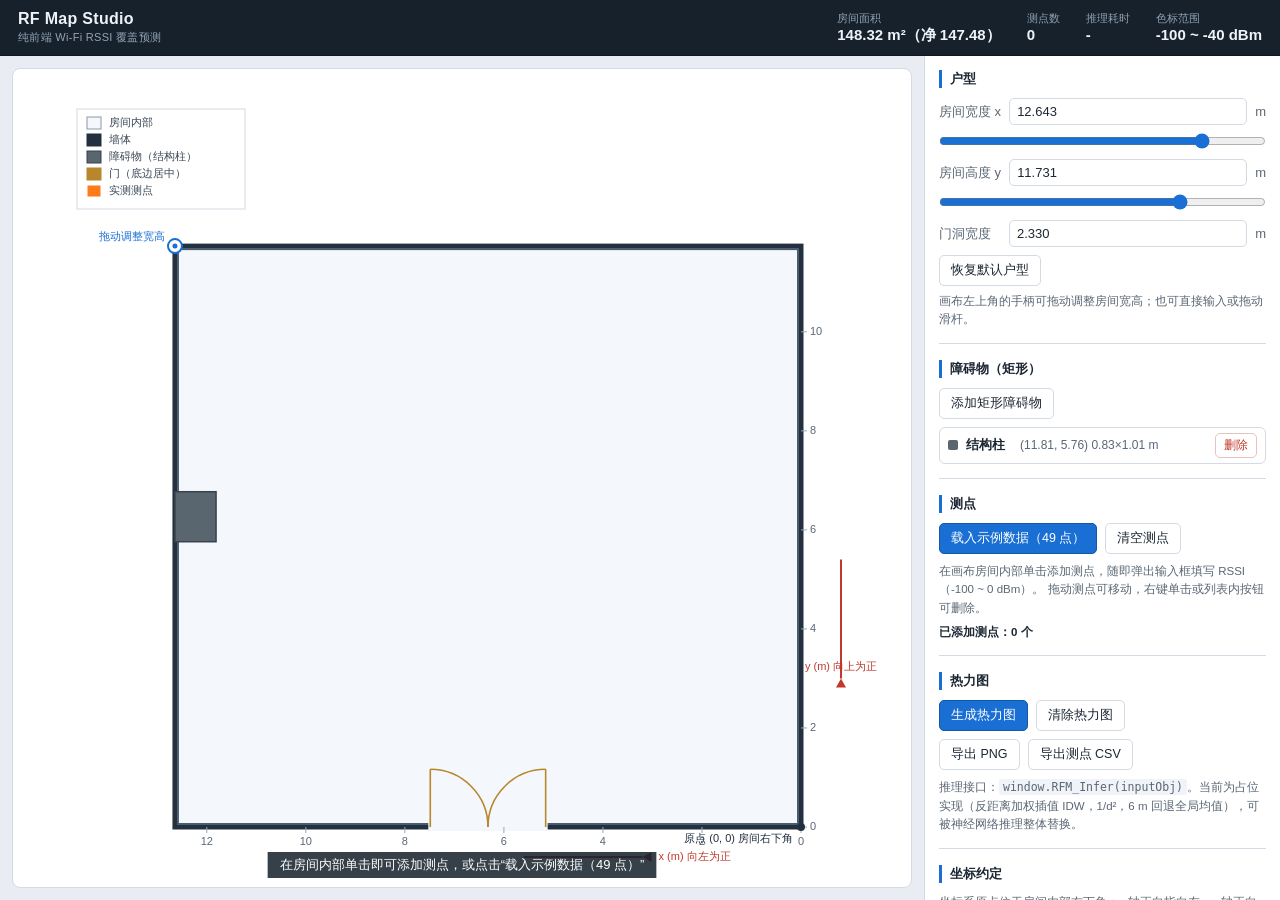
==== outputs/rfmap-studio/index.html @ e3742d14 "init: 室内 Wi-Fi 覆盖预测实验（49 点实测 + 五方案对比 + 报告） - 49 个实测 RSSI 点（-30~-51 dBm），12.643 x 11.731 m 户型几何重建 - 五" ====
<!DOCTYPE html>
<html lang="zh-CN">
<head>
<meta charset="utf-8">
<meta name="viewport" content="width=device-width, initial-scale=1">
<title>RF Map Studio - Wi-Fi RSSI 热力图工作台</title>
<link rel="stylesheet" href="style.css">
</head>
<body>

<header class="topbar">
  <div class="brand">
    RF Map Studio
    <span class="sub">纯前端 Wi-Fi RSSI 覆盖预测</span>
  </div>
  <div class="stats">
    <div class="stat"><span class="k">房间面积</span><span class="v" id="infoArea">-</span></div>
    <div class="stat"><span class="k">测点数</span><span class="v" id="infoPoints">0</span></div>
    <div class="stat"><span class="k">推理耗时</span><span class="v" id="infoTime">-</span></div>
    <div class="stat"><span class="k">色标范围</span><span class="v" id="infoRange">-100 ~ -40 dBm</span></div>
  </div>
</header>

<main class="layout">

  <section class="canvas-wrap">
    <canvas id="scene"></canvas>
    <div id="tooltip" class="tooltip hidden"></div>
  </section>

  <aside class="panel">

    <div class="block">
      <h2>户型</h2>
      <div class="row">
        <label for="roomWNum">房间宽度 x</label>
        <input type="number" id="roomWNum" min="2" max="15" step="0.001" value="12.643">
        <span class="unit">m</span>
      </div>
      <input type="range" id="roomWRange" min="2" max="15" step="0.001" value="12.643">
      <div class="row">
        <label for="roomHNum">房间高度 y</label>
        <input type="number" id="roomHNum" min="2" max="15" step="0.001" value="11.731">
        <span class="unit">m</span>
      </div>
      <input type="range" id="roomHRange" min="2" max="15" step="0.001" value="11.731">
      <div class="row">
        <label for="doorWNum">门洞宽度</label>
        <input type="number" id="doorWNum" min="0.6" max="6" step="0.001" value="2.330">
        <span class="unit">m</span>
      </div>
      <button id="btnResetRoom" class="btn ghost">恢复默认户型</button>
      <p class="hint">画布左上角的手柄可拖动调整房间宽高；也可直接输入或拖动滑杆。</p>
    </div>

    <div class="block">
      <h2>障碍物（矩形）</h2>
      <button id="btnAddObs" class="btn ghost">添加矩形障碍物</button>
      <ul id="obsList" class="list"></ul>
      <div id="obsEditor" class="editor hidden">
        <div class="row">
          <label for="obsX">x</label>
          <input type="number" id="obsX" step="0.001" min="0">
          <label for="obsY">y</label>
          <input type="number" id="obsY" step="0.001" min="0">
        </div>
        <div class="row">
          <label for="obsW">宽</label>
          <input type="number" id="obsW" step="0.001" min="0.1">
          <label for="obsH">高</label>
          <input type="number" id="obsH" step="0.001" min="0.1">
        </div>
      </div>
    </div>

    <div class="block">
      <h2>测点</h2>
      <div class="row">
        <button id="btnLoadSample" class="btn primary">载入示例数据（49 点）</button>
        <button id="btnClearPoints" class="btn ghost">清空测点</button>
      </div>
      <p class="hint">在画布房间内部单击添加测点，随即弹出输入框填写 RSSI（-100 ~ 0 dBm）。
        拖动测点可移动，右键单击或列表内按钮可删除。</p>
      <p class="hint strong">已添加测点：<span id="pointCount">0</span> 个</p>
      <ul id="pointList" class="list"></ul>
    </div>

    <div class="block">
      <h2>热力图</h2>
      <div class="row">
        <button id="btnInfer" class="btn primary">生成热力图</button>
        <button id="btnClearHeat" class="btn ghost">清除热力图</button>
      </div>
      <div class="row">
        <button id="btnExportPng" class="btn ghost">导出 PNG</button>
        <button id="btnExportCsv" class="btn ghost">导出测点 CSV</button>
      </div>
      <p class="hint">推理接口：<code>window.RFM_Infer(inputObj)</code>。当前为占位实现（反距离加权插值 IDW，1/d²，6 m 回退全局均值），可被神经网络推理整体替换。</p>
    </div>

    <div class="block">
      <h2>坐标约定</h2>
      <p class="hint">
        坐标系原点位于房间内部右下角；x 轴正向指向左，y 轴正向指向上。
        底部门居中。<br>
        画布绘制时 x 方向已反向，保证与现场方位一致。
      </p>
    </div>

  </aside>
</main>

<div id="rssiModal" class="modal hidden">
  <div class="modal-box">
    <h3>输入测点 RSSI</h3>
    <p class="hint" id="rssiModalPos">-</p>
    <div class="row">
      <input type="number" id="rssiInput" min="-100" max="0" step="0.1" value="-45">
      <span class="unit">dBm</span>
    </div>
    <p class="err hidden" id="rssiErr">请输入 -100 ~ 0 之间的数值。</p>
    <div class="modal-actions">
      <button id="rssiOk" class="btn primary">确定</button>
      <button id="rssiCancel" class="btn ghost">取消</button>
    </div>
  </div>
</div>

<script id="sampleRoomData" type="application/json">
{
  "name": "ROOM-A 示例数据",
  "note": "坐标为房间内部坐标系（原点在右下角，x 向左为正，y 向上为正），单位米。",
  "room": {
    "w": 12.643,
    "h": 11.731,
    "door": {
      "w": 2.33,
      "edge": "bottom",
      "centered": true
    },
    "obstacles": [
      {
        "x": 11.813,
        "y": 5.761,
        "w": 0.83,
        "h": 1.01,
        "name": "结构柱"
      }
    ]
  },
  "grid": {
    "x0": 0.0,
    "y0": 0.0,
    "cell": 0.2,
    "nx": 64,
    "ny": 64
  },
  "points": [
    {
      "x": 0.0,
      "y": 0.0,
      "rssi": -44.0
    },
    {
      "x": 0.0,
      "y": 1.9552,
      "rssi": -42.0
    },
    {
      "x": 0.0,
      "y": 3.9103,
      "rssi": -39.0
    },
    {
      "x": 0.0,
      "y": 5.8655,
      "rssi": -39.0
    },
    {
      "x": 0.0,
      "y": 7.8207,
      "rssi": -41.0
    },
    {
      "x": 0.0,
      "y": 9.7758,
      "rssi": -41.0
    },
    {
      "x": 0.0,
      "y": 11.731,
      "rssi": -46.0
    },
    {
      "x": 2.0,
      "y": 0.0,
      "rssi": -45.0
    },
    {
      "x": 2.0,
      "y": 1.9552,
      "rssi": -39.0
    },
    {
      "x": 2.0,
      "y": 3.9103,
      "rssi": -36.0
    },
    {
      "x": 2.0,
      "y": 5.8655,
      "rssi": -30.0
    },
    {
      "x": 2.0,
      "y": 7.8207,
      "rssi": -31.0
    },
    {
      "x": 2.0,
      "y": 9.7758,
      "rssi": -37.0
    },
    {
      "x": 2.0,
      "y": 11.731,
      "rssi": -41.0
    },
    {
      "x": 4.0,
      "y": 0.0,
      "rssi": -48.0
    },
    {
      "x": 4.0,
      "y": 1.9552,
      "rssi": -45.0
    },
    {
      "x": 4.0,
      "y": 3.9103,
      "rssi": -44.0
    },
    {
      "x": 4.0,
      "y": 5.8655,
      "rssi": -37.0
    },
    {
      "x": 4.0,
      "y": 7.8207,
      "rssi": -40.0
    },
    {
      "x": 4.0,
      "y": 9.7758,
      "rssi": -48.0
    },
    {
      "x": 4.0,
      "y": 11.731,
      "rssi": -40.0
    },
    {
      "x": 6.0,
      "y": 0.0,
      "rssi": -48.0
    },
    {
      "x": 6.0,
      "y": 1.9552,
      "rssi": -46.0
    },
    {
      "x": 6.0,
      "y": 3.9103,
      "rssi": -45.0
    },
    {
      "x": 6.0,
      "y": 5.8655,
      "rssi": -43.0
    },
    {
      "x": 6.0,
      "y": 7.8207,
      "rssi": -45.0
    },
    {
      "x": 6.0,
      "y": 9.7758,
      "rssi": -42.0
    },
    {
      "x": 6.0,
      "y": 11.731,
      "rssi": -40.0
    },
    {
      "x": 8.0,
      "y": 0.0,
      "rssi": -46.0
    },
    {
      "x": 8.0,
      "y": 1.9552,
      "rssi": -45.0
    },
    {
      "x": 8.0,
      "y": 3.9103,
      "rssi": -46.0
    },
    {
      "x": 8.0,
      "y": 5.8655,
      "rssi": -49.0
    },
    {
      "x": 8.0,
      "y": 7.8207,
      "rssi": -41.0
    },
    {
      "x": 8.0,
      "y": 9.7758,
      "rssi": -44.0
    },
    {
      "x": 8.0,
      "y": 11.731,
      "rssi": -50.0
    },
    {
      "x": 10.3,
      "y": 0.0,
      "rssi": -49.0
    },
    {
      "x": 10.3,
      "y": 1.9552,
      "rssi": -44.0
    },
    {
      "x": 10.3,
      "y": 3.9103,
      "rssi": -45.0
    },
    {
      "x": 10.3,
      "y": 5.8655,
      "rssi": -41.0
    },
    {
      "x": 10.3,
      "y": 7.8207,
      "rssi": -42.0
    },
    {
      "x": 10.3,
      "y": 9.7758,
      "rssi": -41.0
    },
    {
      "x": 10.3,
      "y": 11.731,
      "rssi": -44.0
    },
    {
      "x": 11.7,
      "y": 5.8655,
      "rssi": -44.0
    },
    {
      "x": 11.7,
      "y": 8.7005,
      "rssi": -47.0
    },
    {
      "x": 12.0,
      "y": 0.0,
      "rssi": -46.0
    },
    {
      "x": 12.0,
      "y": 1.9552,
      "rssi": -47.0
    },
    {
      "x": 12.0,
      "y": 3.9103,
      "rssi": -51.0
    },
    {
      "x": 12.0,
      "y": 9.7758,
      "rssi": -47.0
    },
    {
      "x": 12.0,
      "y": 11.731,
      "rssi": -50.0
    }
  ]
}
</script>
<script src="model_weights.js"></script>
<script src="nn_model.js"></script>
<script src="app.js"></script>
</body>
</html>
---- outputs/rfmap-studio/style.css ----
/* ============================================================
   RF Map Studio 样式表
   仅使用原生 CSS，无任何外部依赖。
   ============================================================ */

:root {
  --bg: #e9edf3;
  --panel: #ffffff;
  --ink: #1c2733;
  --ink-soft: #5a6775;
  --line: #d3dae3;
  --accent: #1a6fd4;
  --accent-soft: #e6f0fd;
  --warn: #c0392b;
  --radius: 8px;
}

* { box-sizing: border-box; }

html, body {
  margin: 0;
  height: 100%;
  background: var(--bg);
  color: var(--ink);
  font-family: "PingFang SC", "Microsoft YaHei", "Hiragino Sans GB", "Source Han Sans SC", sans-serif;
  font-size: 13px;
}

body {
  display: flex;
  flex-direction: column;
  height: 100vh;
  overflow: hidden;
}

/* ---------------- 顶部信息栏 ---------------- */

.topbar {
  flex: 0 0 auto;
  display: flex;
  align-items: center;
  justify-content: space-between;
  gap: 16px;
  padding: 10px 18px;
  background: #16212c;
  color: #eef3f8;
  border-bottom: 1px solid #0d151d;
}

.brand {
  font-size: 16px;
  font-weight: 600;
  letter-spacing: .3px;
}

.brand .sub {
  display: block;
  margin-top: 2px;
  font-size: 11px;
  font-weight: 400;
  color: #93a4b4;
}

.stats {
  display: flex;
  gap: 26px;
  flex-wrap: wrap;
}

.stat { display: flex; flex-direction: column; }

.stat .k {
  font-size: 11px;
  color: #8fa2b3;
}

.stat .v {
  font-size: 15px;
  font-weight: 600;
  font-variant-numeric: tabular-nums;
}

/* ---------------- 主布局 ---------------- */

.layout {
  flex: 1 1 auto;
  display: flex;
  min-height: 0;
}

.canvas-wrap {
  position: relative;
  flex: 1 1 auto;
  min-width: 0;
  padding: 12px;
}

#scene {
  display: block;
  width: 100%;
  height: 100%;
  background: #ffffff;
  border: 1px solid var(--line);
  border-radius: var(--radius);
  cursor: crosshair;
  touch-action: none;
}

/* ---------------- 悬停提示 ---------------- */

.tooltip {
  position: absolute;
  pointer-events: none;
  z-index: 30;
  padding: 6px 9px;
  background: rgba(22, 33, 44, .92);
  color: #fff;
  border-radius: 6px;
  font-size: 12px;
  line-height: 1.5;
  white-space: nowrap;
  font-variant-numeric: tabular-nums;
}

/* ---------------- 右侧控制面板 ---------------- */

.panel {
  flex: 0 0 356px;
  width: 356px;
  overflow-y: auto;
  padding: 14px 14px 40px;
  background: var(--panel);
  border-left: 1px solid var(--line);
}

.block {
  margin-bottom: 16px;
  padding-bottom: 14px;
  border-bottom: 1px solid var(--line);
}

.block:last-child { border-bottom: none; }

.block h2 {
  margin: 0 0 10px;
  font-size: 13px;
  font-weight: 600;
  color: var(--ink);
  padding-left: 8px;
  border-left: 3px solid var(--accent);
}

.row {
  display: flex;
  align-items: center;
  gap: 8px;
  margin-bottom: 8px;
  flex-wrap: wrap;
}

.row label {
  min-width: 62px;
  color: var(--ink-soft);
}

.unit { color: var(--ink-soft); }

input[type="number"] {
  flex: 1 1 70px;
  min-width: 60px;
  padding: 5px 7px;
  border: 1px solid var(--line);
  border-radius: 5px;
  font-size: 13px;
  font-variant-numeric: tabular-nums;
  color: var(--ink);
  background: #fff;
}

input[type="number"]:focus,
input[type="range"]:focus { outline: 2px solid var(--accent-soft); }

input[type="range"] {
  width: 100%;
  margin: 0 0 10px;
  accent-color: var(--accent);
}

.btn {
  padding: 6px 11px;
  border-radius: 5px;
  border: 1px solid var(--line);
  background: #f5f8fc;
  color: var(--ink);
  font-size: 12.5px;
  cursor: pointer;
  font-family: inherit;
}

.btn:hover { background: #e9eff7; }
.btn:active { transform: translateY(1px); }

.btn.primary {
  background: var(--accent);
  border-color: #14589f;
  color: #fff;
}

.btn.primary:hover { background: #1660bb; }

.btn.ghost { background: #fff; }

.btn.danger {
  background: #fff;
  border-color: #e6c3be;
  color: var(--warn);
  padding: 3px 8px;
  font-size: 12px;
}

.btn.danger:hover { background: #fdf1ef; }

.hint {
  margin: 6px 0 0;
  font-size: 11.5px;
  line-height: 1.6;
  color: var(--ink-soft);
}

.hint.strong { color: var(--ink); font-weight: 600; }

code {
  padding: 1px 4px;
  background: #f0f3f7;
  border-radius: 3px;
  font-size: 11.5px;
}

/* ---------------- 列表 ---------------- */

.list {
  list-style: none;
  margin: 8px 0 0;
  padding: 0;
  max-height: 190px;
  overflow-y: auto;
  border: 1px solid var(--line);
  border-radius: 6px;
}

.list:empty { display: none; }

.list li {
  display: flex;
  align-items: center;
  gap: 8px;
  padding: 5px 8px;
  border-bottom: 1px solid #eef1f5;
  font-variant-numeric: tabular-nums;
  cursor: pointer;
}

.list li:last-child { border-bottom: none; }
.list li:hover { background: #f6f9fc; }
.list li.active { background: var(--accent-soft); }

.list li .name {
  flex: 0 0 auto;
  font-weight: 600;
  min-width: 46px;
}

.list li .meta {
  flex: 1 1 auto;
  color: var(--ink-soft);
  font-size: 12px;
}

.swatch {
  flex: 0 0 auto;
  width: 10px;
  height: 10px;
  border-radius: 2px;
}

.editor {
  margin-top: 10px;
  padding: 9px;
  background: #f7f9fc;
  border: 1px solid var(--line);
  border-radius: 6px;
}

.editor .row { margin-bottom: 6px; }
.editor .row:last-child { margin-bottom: 0; }

/* ---------------- 弹窗 ---------------- */

.modal {
  position: fixed;
  inset: 0;
  z-index: 100;
  display: flex;
  align-items: center;
  justify-content: center;
  background: rgba(16, 24, 33, .45);
}

.modal-box {
  width: 300px;
  padding: 16px 18px;
  background: #fff;
  border-radius: 10px;
  box-shadow: 0 12px 32px rgba(0, 0, 0, .22);
}

.modal-box h3 {
  margin: 0 0 6px;
  font-size: 14px;
}

.modal-actions {
  display: flex;
  justify-content: flex-end;
  gap: 8px;
  margin-top: 14px;
}

.err {
  margin: 6px 0 0;
  color: var(--warn);
  font-size: 12px;
}

.hidden { display: none !important; }
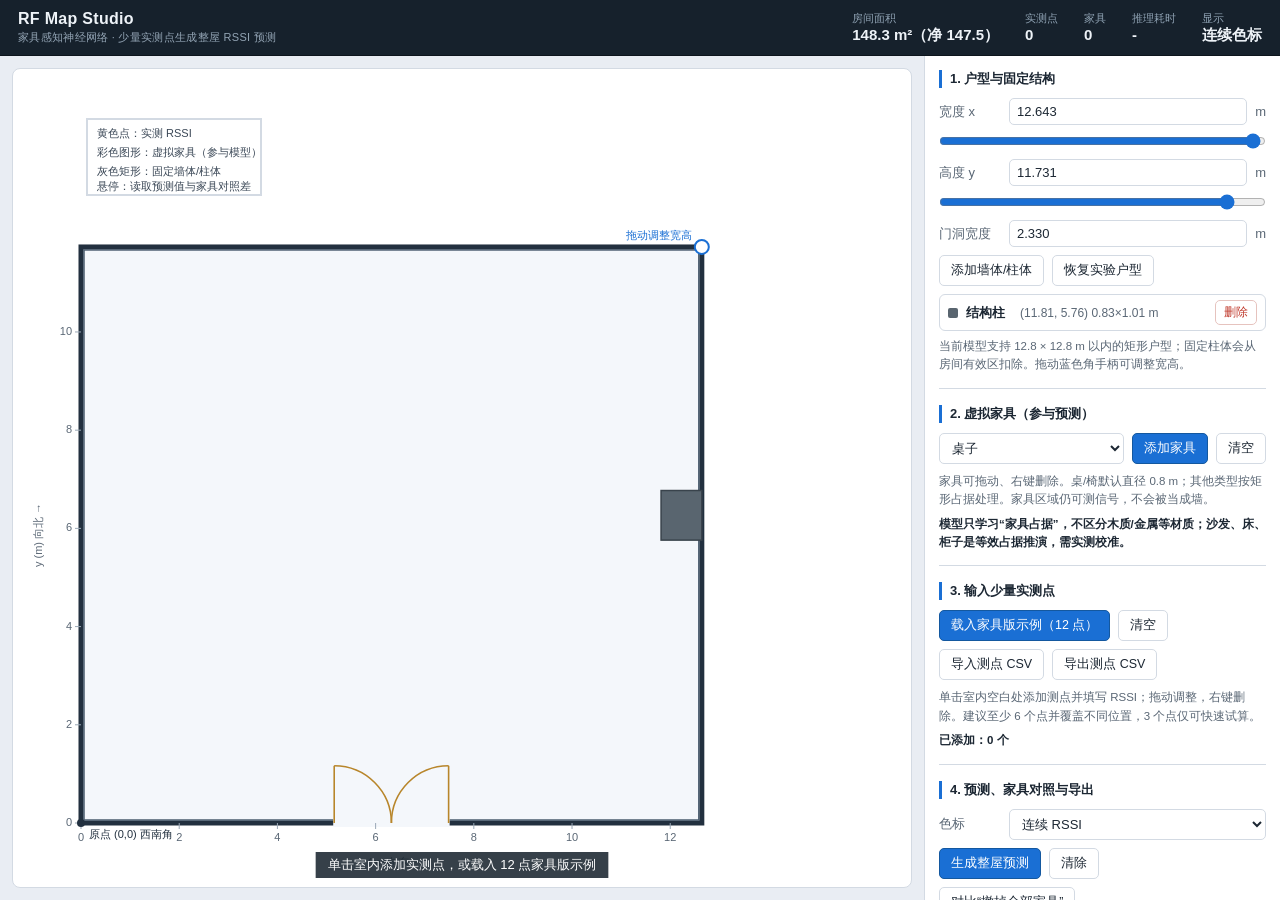
==== commit 76e9a89b: "feat: 第二版 70/30 划分实验发布（空房+家具 189 点、五方法×两任务、离线户型编辑器） - rfmap/holdout_*.py：70/30 固定划分训练、纯户型离线推理、报告、独立校" ====
--- a/outputs/rfmap-studio/index.html
+++ b/outputs/rfmap-studio/index.html
@@ -3,404 +3,128 @@
 <head>
 <meta charset="utf-8">
 <meta name="viewport" content="width=device-width, initial-scale=1">
-<title>RF Map Studio - Wi-Fi RSSI 热力图工作台</title>
+<title>RF Map Studio · 家具感知 Wi-Fi 覆盖预测</title>
 <link rel="stylesheet" href="style.css">
 </head>
 <body>
-
 <header class="topbar">
-  <div class="brand">
-    RF Map Studio
-    <span class="sub">纯前端 Wi-Fi RSSI 覆盖预测</span>
-  </div>
+  <div class="brand">RF Map Studio<span class="sub">家具感知神经网络 · 少量实测点生成整屋 RSSI 预测</span></div>
   <div class="stats">
     <div class="stat"><span class="k">房间面积</span><span class="v" id="infoArea">-</span></div>
-    <div class="stat"><span class="k">测点数</span><span class="v" id="infoPoints">0</span></div>
+    <div class="stat"><span class="k">实测点</span><span class="v" id="infoPoints">0</span></div>
+    <div class="stat"><span class="k">家具</span><span class="v" id="infoFurniture">0</span></div>
     <div class="stat"><span class="k">推理耗时</span><span class="v" id="infoTime">-</span></div>
-    <div class="stat"><span class="k">色标范围</span><span class="v" id="infoRange">-100 ~ -40 dBm</span></div>
+    <div class="stat"><span class="k">显示</span><span class="v" id="infoRange">连续色标</span></div>
   </div>
 </header>
 
 <main class="layout">
-
   <section class="canvas-wrap">
     <canvas id="scene"></canvas>
     <div id="tooltip" class="tooltip hidden"></div>
   </section>
 
   <aside class="panel">
-
     <div class="block">
-      <h2>户型</h2>
+      <h2>1. 户型与固定结构</h2>
+      <div class="row"><label for="roomWNum">宽度 x</label><input type="number" id="roomWNum" min="2" max="12.8" step="0.001" value="12.643"><span class="unit">m</span></div>
+      <input type="range" id="roomWRange" min="2" max="12.8" step="0.001" value="12.643">
+      <div class="row"><label for="roomHNum">高度 y</label><input type="number" id="roomHNum" min="2" max="12.8" step="0.001" value="11.731"><span class="unit">m</span></div>
+      <input type="range" id="roomHRange" min="2" max="12.8" step="0.001" value="11.731">
+      <div class="row"><label for="doorWNum">门洞宽度</label><input type="number" id="doorWNum" min="0.6" max="6" step="0.001" value="2.330"><span class="unit">m</span></div>
       <div class="row">
-        <label for="roomWNum">房间宽度 x</label>
-        <input type="number" id="roomWNum" min="2" max="15" step="0.001" value="12.643">
-        <span class="unit">m</span>
+        <button id="btnAddObs" class="btn ghost">添加墙体/柱体</button>
+        <button id="btnResetRoom" class="btn ghost">恢复实验户型</button>
       </div>
-      <input type="range" id="roomWRange" min="2" max="15" step="0.001" value="12.643">
-      <div class="row">
-        <label for="roomHNum">房间高度 y</label>
-        <input type="number" id="roomHNum" min="2" max="15" step="0.001" value="11.731">
-        <span class="unit">m</span>
+      <ul id="obsList" class="list"></ul>
+      <div id="obsEditor" class="editor hidden">
+        <div class="row"><label for="obsX">x</label><input type="number" id="obsX" step="0.001" min="0"><label for="obsY">y</label><input type="number" id="obsY" step="0.001" min="0"></div>
+        <div class="row"><label for="obsW">宽</label><input type="number" id="obsW" step="0.001" min="0.1"><label for="obsH">高</label><input type="number" id="obsH" step="0.001" min="0.1"></div>
       </div>
-      <input type="range" id="roomHRange" min="2" max="15" step="0.001" value="11.731">
-      <div class="row">
-        <label for="doorWNum">门洞宽度</label>
-        <input type="number" id="doorWNum" min="0.6" max="6" step="0.001" value="2.330">
-        <span class="unit">m</span>
-      </div>
-      <button id="btnResetRoom" class="btn ghost">恢复默认户型</button>
-      <p class="hint">画布左上角的手柄可拖动调整房间宽高；也可直接输入或拖动滑杆。</p>
+      <p class="hint">当前模型支持 12.8 × 12.8 m 以内的矩形户型；固定柱体会从房间有效区扣除。拖动蓝色角手柄可调整宽高。</p>
     </div>
 
     <div class="block">
-      <h2>障碍物（矩形）</h2>
-      <button id="btnAddObs" class="btn ghost">添加矩形障碍物</button>
-      <ul id="obsList" class="list"></ul>
-      <div id="obsEditor" class="editor hidden">
-        <div class="row">
-          <label for="obsX">x</label>
-          <input type="number" id="obsX" step="0.001" min="0">
-          <label for="obsY">y</label>
-          <input type="number" id="obsY" step="0.001" min="0">
-        </div>
-        <div class="row">
-          <label for="obsW">宽</label>
-          <input type="number" id="obsW" step="0.001" min="0.1">
-          <label for="obsH">高</label>
-          <input type="number" id="obsH" step="0.001" min="0.1">
-        </div>
+      <h2>2. 虚拟家具（参与预测）</h2>
+      <div class="row">
+        <select id="furnitureType" aria-label="家具类型">
+          <option value="table">桌子</option><option value="chair">椅子</option>
+          <option value="sofa">沙发</option><option value="bed">床</option><option value="cabinet">柜子</option>
+        </select>
+        <button id="btnAddFurniture" class="btn primary">添加家具</button>
+        <button id="btnClearFurniture" class="btn ghost">清空</button>
       </div>
+      <ul id="furnitureList" class="list"></ul>
+      <div id="furnitureEditor" class="editor hidden">
+        <div class="row"><label for="furnitureX">中心 x</label><input type="number" id="furnitureX" step="0.05" min="0"><label for="furnitureY">中心 y</label><input type="number" id="furnitureY" step="0.05" min="0"></div>
+        <div class="row"><label for="furnitureW">宽</label><input type="number" id="furnitureW" step="0.05" min="0.2"><label for="furnitureH">深</label><input type="number" id="furnitureH" step="0.05" min="0.2"></div>
+      </div>
+      <p class="hint">家具可拖动、右键删除。桌/椅默认直径 0.8 m；其他类型按矩形占据处理。家具区域仍可测信号，不会被当成墙。</p>
+      <p class="hint strong">模型只学习“家具占据”，不区分木质/金属等材质；沙发、床、柜子是等效占据推演，需实测校准。</p>
     </div>
 
     <div class="block">
-      <h2>测点</h2>
+      <h2>3. 输入少量实测点</h2>
       <div class="row">
-        <button id="btnLoadSample" class="btn primary">载入示例数据（49 点）</button>
-        <button id="btnClearPoints" class="btn ghost">清空测点</button>
+        <button id="btnLoadSample" class="btn primary">载入家具版示例（12 点）</button>
+        <button id="btnClearPoints" class="btn ghost">清空</button>
       </div>
-      <p class="hint">在画布房间内部单击添加测点，随即弹出输入框填写 RSSI（-100 ~ 0 dBm）。
-        拖动测点可移动，右键单击或列表内按钮可删除。</p>
-      <p class="hint strong">已添加测点：<span id="pointCount">0</span> 个</p>
+      <div class="row"><button id="btnImportPoints" class="btn ghost">导入测点 CSV</button><button id="btnExportCsv" class="btn ghost">导出测点 CSV</button></div>
+      <input id="pointsCsvInput" type="file" accept=".csv,text/csv" class="hidden">
+      <p class="hint">单击室内空白处添加测点并填写 RSSI；拖动调整，右键删除。建议至少 6 个点并覆盖不同位置，3 个点仅可快速试算。</p>
+      <p class="hint strong">已添加：<span id="pointCount">0</span> 个</p>
       <ul id="pointList" class="list"></ul>
     </div>
 
     <div class="block">
-      <h2>热力图</h2>
-      <div class="row">
-        <button id="btnInfer" class="btn primary">生成热力图</button>
-        <button id="btnClearHeat" class="btn ghost">清除热力图</button>
-      </div>
-      <div class="row">
-        <button id="btnExportPng" class="btn ghost">导出 PNG</button>
-        <button id="btnExportCsv" class="btn ghost">导出测点 CSV</button>
-      </div>
-      <p class="hint">推理接口：<code>window.RFM_Infer(inputObj)</code>。当前为占位实现（反距离加权插值 IDW，1/d²，6 m 回退全局均值），可被神经网络推理整体替换。</p>
+      <h2>4. 预测、家具对照与导出</h2>
+      <div class="row"><label for="displayMode">色标</label><select id="displayMode"><option value="continuous">连续 RSSI</option><option value="levels">五级信号等级</option></select></div>
+      <div class="row"><button id="btnInfer" class="btn primary">生成整屋预测</button><button id="btnClearHeat" class="btn ghost">清除</button></div>
+      <div class="row"><button id="btnCompareFurniture" class="btn ghost">对比“撤掉全部家具”</button></div>
+      <p id="comparisonResult" class="hint">对照会保持户型和测点不变，只把家具输入通道置零；结果是模型推演，不是家具因果实测。</p>
+      <div class="row"><button id="btnExportPng" class="btn ghost">导出 PNG</button><button id="btnExportGrid" class="btn ghost">导出预测 CSV</button></div>
+      <div class="row"><button id="btnExportProject" class="btn ghost">保存工程 JSON</button><button id="btnImportProject" class="btn ghost">打开工程 JSON</button></div>
+      <input id="projectInput" type="file" accept=".json,application/json" class="hidden">
     </div>
 
     <div class="block">
-      <h2>坐标约定</h2>
-      <p class="hint">
-        坐标系原点位于房间内部右下角；x 轴正向指向左，y 轴正向指向上。
-        底部门居中。<br>
-        画布绘制时 x 方向已反向，保证与现场方位一致。
-      </p>
+      <h2>模型与坐标</h2>
+      <p id="modelInfo" class="hint">正在读取模型信息…</p>
+      <p class="hint">原点在室内西南角，x 向东、y 向北，与带家具实验报告一致。网页推理不读取隐藏答案，也不会把预测值冒充实测。</p>
+      <p class="hint strong">跨房间结果会受路由器位置、墙体、多径和家具材质影响；新家使用前应保留若干点做独立验收。</p>
     </div>
-
   </aside>
 </main>
 
 <div id="rssiModal" class="modal hidden">
-  <div class="modal-box">
-    <h3>输入测点 RSSI</h3>
-    <p class="hint" id="rssiModalPos">-</p>
-    <div class="row">
-      <input type="number" id="rssiInput" min="-100" max="0" step="0.1" value="-45">
-      <span class="unit">dBm</span>
-    </div>
+  <div class="modal-box"><h3>输入实测 RSSI</h3><p class="hint" id="rssiModalPos">-</p>
+    <div class="row"><input type="number" id="rssiInput" min="-100" max="0" step="0.1" value="-45"><span class="unit">dBm</span></div>
     <p class="err hidden" id="rssiErr">请输入 -100 ~ 0 之间的数值。</p>
-    <div class="modal-actions">
-      <button id="rssiOk" class="btn primary">确定</button>
-      <button id="rssiCancel" class="btn ghost">取消</button>
-    </div>
+    <div class="modal-actions"><button id="rssiOk" class="btn primary">确定</button><button id="rssiCancel" class="btn ghost">取消</button></div>
   </div>
 </div>
 
 <script id="sampleRoomData" type="application/json">
 {
-  "name": "ROOM-A 示例数据",
-  "note": "坐标为房间内部坐标系（原点在右下角，x 向左为正，y 向上为正），单位米。",
-  "room": {
-    "w": 12.643,
-    "h": 11.731,
-    "door": {
-      "w": 2.33,
-      "edge": "bottom",
-      "centered": true
-    },
-    "obstacles": [
-      {
-        "x": 11.813,
-        "y": 5.761,
-        "w": 0.83,
-        "h": 1.01,
-        "name": "结构柱"
-      }
-    ]
-  },
-  "grid": {
-    "x0": 0.0,
-    "y0": 0.0,
-    "cell": 0.2,
-    "nx": 64,
-    "ny": 64
-  },
+  "name": "带家具实验环境 · 12 个稀疏实测点",
+  "coordinate": "原点在西南角，x 向东，y 向北；测点来自放家具数据.xlsx 的规范化实测记录",
+  "room": {"w":12.643,"h":11.731,"door":{"w":2.33},"obstacles":[{"x":11.813,"y":5.761,"w":0.83,"h":1.01,"name":"结构柱"}]},
+  "grid": {"x0":0,"y0":0,"cell":0.2,"nx":64,"ny":64},
+  "furniture": [
+    {"kind":"chair","name":"椅子1","x":2.3,"y":3.5,"w":0.8,"h":0.8,"shape":"circle"},
+    {"kind":"chair","name":"椅子2","x":2.5,"y":4.8,"w":0.8,"h":0.8,"shape":"circle"},
+    {"kind":"chair","name":"椅子3","x":3.4,"y":4.5,"w":0.8,"h":0.8,"shape":"circle"},
+    {"kind":"table","name":"桌子1","x":2.8,"y":4.2,"w":0.8,"h":0.8,"shape":"circle"},
+    {"kind":"chair","name":"椅子4","x":10.643,"y":9.131,"w":0.8,"h":0.8,"shape":"circle"},
+    {"kind":"chair","name":"椅子5","x":9.243,"y":9.531,"w":0.8,"h":0.8,"shape":"circle"},
+    {"kind":"chair","name":"椅子6","x":9.943,"y":10.531,"w":0.8,"h":0.8,"shape":"circle"},
+    {"kind":"table","name":"桌子2","x":10.043,"y":9.731,"w":0.8,"h":0.8,"shape":"circle"}
+  ],
   "points": [
-    {
-      "x": 0.0,
-      "y": 0.0,
-      "rssi": -44.0
-    },
-    {
-      "x": 0.0,
-      "y": 1.9552,
-      "rssi": -42.0
-    },
-    {
-      "x": 0.0,
-      "y": 3.9103,
-      "rssi": -39.0
-    },
-    {
-      "x": 0.0,
-      "y": 5.8655,
-      "rssi": -39.0
-    },
-    {
-      "x": 0.0,
-      "y": 7.8207,
-      "rssi": -41.0
-    },
-    {
-      "x": 0.0,
-      "y": 9.7758,
-      "rssi": -41.0
-    },
-    {
-      "x": 0.0,
-      "y": 11.731,
-      "rssi": -46.0
-    },
-    {
-      "x": 2.0,
-      "y": 0.0,
-      "rssi": -45.0
-    },
-    {
-      "x": 2.0,
-      "y": 1.9552,
-      "rssi": -39.0
-    },
-    {
-      "x": 2.0,
-      "y": 3.9103,
-      "rssi": -36.0
-    },
-    {
-      "x": 2.0,
-      "y": 5.8655,
-      "rssi": -30.0
-    },
-    {
-      "x": 2.0,
-      "y": 7.8207,
-      "rssi": -31.0
-    },
-    {
-      "x": 2.0,
-      "y": 9.7758,
-      "rssi": -37.0
-    },
-    {
-      "x": 2.0,
-      "y": 11.731,
-      "rssi": -41.0
-    },
-    {
-      "x": 4.0,
-      "y": 0.0,
-      "rssi": -48.0
-    },
-    {
-      "x": 4.0,
-      "y": 1.9552,
-      "rssi": -45.0
-    },
-    {
-      "x": 4.0,
-      "y": 3.9103,
-      "rssi": -44.0
-    },
-    {
-      "x": 4.0,
-      "y": 5.8655,
-      "rssi": -37.0
-    },
-    {
-      "x": 4.0,
-      "y": 7.8207,
-      "rssi": -40.0
-    },
-    {
-      "x": 4.0,
-      "y": 9.7758,
-      "rssi": -48.0
-    },
-    {
-      "x": 4.0,
-      "y": 11.731,
-      "rssi": -40.0
-    },
-    {
-      "x": 6.0,
-      "y": 0.0,
-      "rssi": -48.0
-    },
-    {
-      "x": 6.0,
-      "y": 1.9552,
-      "rssi": -46.0
-    },
-    {
-      "x": 6.0,
-      "y": 3.9103,
-      "rssi": -45.0
-    },
-    {
-      "x": 6.0,
-      "y": 5.8655,
-      "rssi": -43.0
-    },
-    {
-      "x": 6.0,
-      "y": 7.8207,
-      "rssi": -45.0
-    },
-    {
-      "x": 6.0,
-      "y": 9.7758,
-      "rssi": -42.0
-    },
-    {
-      "x": 6.0,
-      "y": 11.731,
-      "rssi": -40.0
-    },
-    {
-      "x": 8.0,
-      "y": 0.0,
-      "rssi": -46.0
-    },
-    {
-      "x": 8.0,
-      "y": 1.9552,
-      "rssi": -45.0
-    },
-    {
-      "x": 8.0,
-      "y": 3.9103,
-      "rssi": -46.0
-    },
-    {
-      "x": 8.0,
-      "y": 5.8655,
-      "rssi": -49.0
-    },
-    {
-      "x": 8.0,
-      "y": 7.8207,
-      "rssi": -41.0
-    },
-    {
-      "x": 8.0,
-      "y": 9.7758,
-      "rssi": -44.0
-    },
-    {
-      "x": 8.0,
-      "y": 11.731,
-      "rssi": -50.0
-    },
-    {
-      "x": 10.3,
-      "y": 0.0,
-      "rssi": -49.0
-    },
-    {
-      "x": 10.3,
-      "y": 1.9552,
-      "rssi": -44.0
-    },
-    {
-      "x": 10.3,
-      "y": 3.9103,
-      "rssi": -45.0
-    },
-    {
-      "x": 10.3,
-      "y": 5.8655,
-      "rssi": -41.0
-    },
-    {
-      "x": 10.3,
-      "y": 7.8207,
-      "rssi": -42.0
-    },
-    {
-      "x": 10.3,
-      "y": 9.7758,
-      "rssi": -41.0
-    },
-    {
-      "x": 10.3,
-      "y": 11.731,
-      "rssi": -44.0
-    },
-    {
-      "x": 11.7,
-      "y": 5.8655,
-      "rssi": -44.0
-    },
-    {
-      "x": 11.7,
-      "y": 8.7005,
-      "rssi": -47.0
-    },
-    {
-      "x": 12.0,
-      "y": 0.0,
-      "rssi": -46.0
-    },
-    {
-      "x": 12.0,
-      "y": 1.9552,
-      "rssi": -47.0
-    },
-    {
-      "x": 12.0,
-      "y": 3.9103,
-      "rssi": -51.0
-    },
-    {
-      "x": 12.0,
-      "y": 9.7758,
-      "rssi": -47.0
-    },
-    {
-      "x": 12.0,
-      "y": 11.731,
-      "rssi": -50.0
-    }
+    {"x":0.9,"y":0,"rssi":-40},{"x":5.09,"y":0,"rssi":-43},{"x":11.09,"y":0,"rssi":-45},
+    {"x":0.9,"y":3.1967,"rssi":-35},{"x":5.09,"y":3.1967,"rssi":-40},{"x":11.09,"y":3.1967,"rssi":-45},
+    {"x":1.09,"y":6.3934,"rssi":-34},{"x":6.09,"y":6.3934,"rssi":-41},{"x":10.09,"y":6.3934,"rssi":-45},
+    {"x":1.09,"y":9.5901,"rssi":-42},{"x":6.09,"y":9.5901,"rssi":-38},{"x":11.09,"y":9.5901,"rssi":-52}
   ]
 }
 </script>
--- a/outputs/rfmap-studio/style.css
+++ b/outputs/rfmap-studio/style.css
@@ -118,7 +118,7 @@
   border-radius: 6px;
   font-size: 12px;
   line-height: 1.5;
-  white-space: nowrap;
+  white-space: pre-line;
   font-variant-numeric: tabular-nums;
 }
 
@@ -178,7 +178,21 @@
 }
 
 input[type="number"]:focus,
-input[type="range"]:focus { outline: 2px solid var(--accent-soft); }
+input[type="range"]:focus,
+select:focus { outline: 2px solid var(--accent-soft); }
+
+select {
+  flex: 1 1 110px;
+  min-width: 100px;
+  padding: 6px 8px;
+  border: 1px solid var(--line);
+  border-radius: 5px;
+  color: var(--ink);
+  background: #fff;
+  font: inherit;
+}
+
+.btn:disabled { opacity: .55; cursor: wait; }
 
 input[type="range"] {
   width: 100%;
